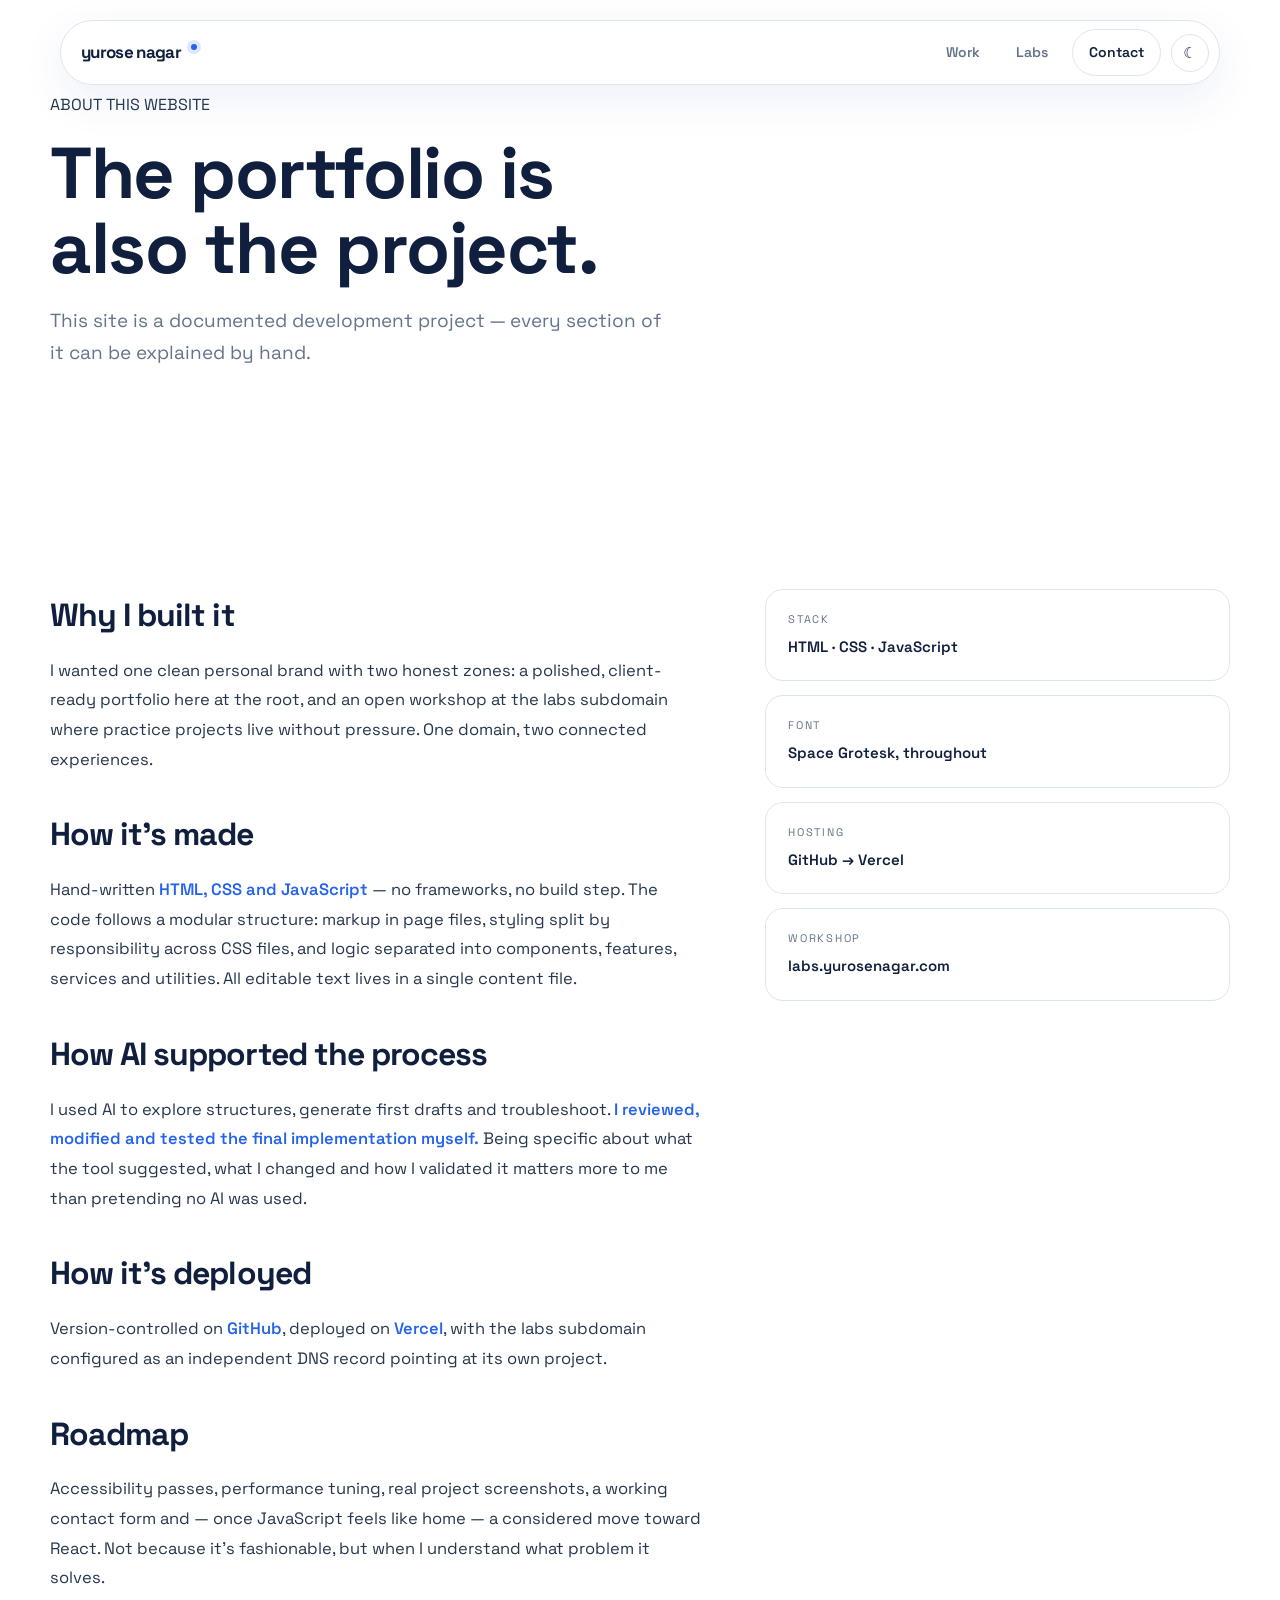
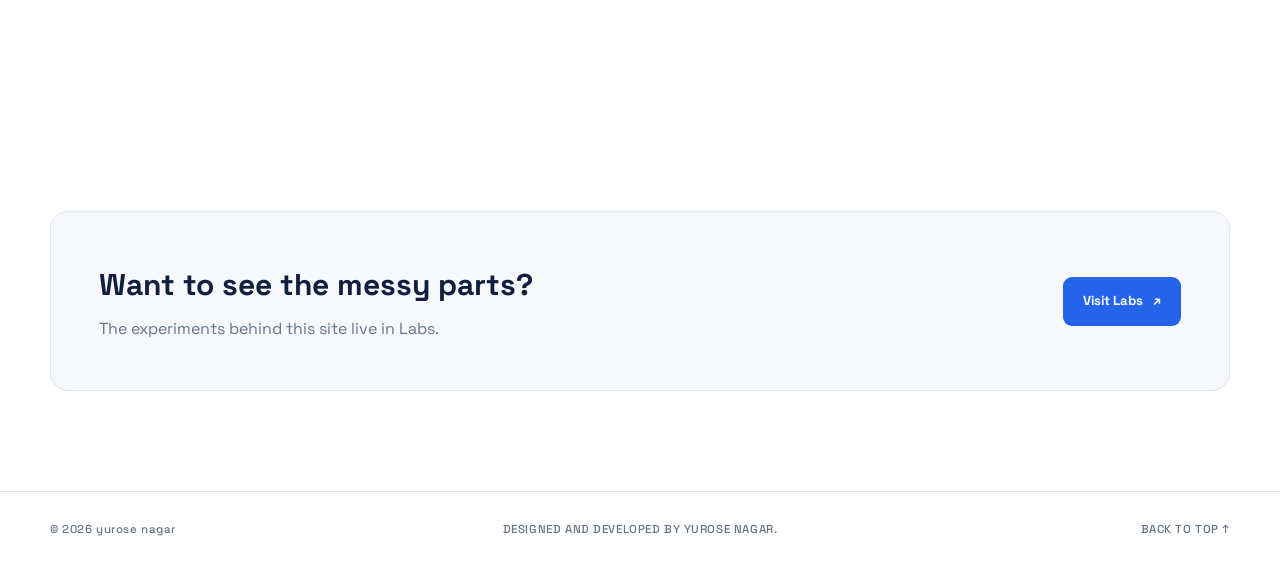
==== about-this-site.html @ 6a2e4008 "Complete site — all pages, assets and labs" ====
<!DOCTYPE html>
<!-- File: about-this-site.html -->
<html lang="en">
<head>
  <meta charset="utf-8">
  <meta name="viewport" content="width=device-width, initial-scale=1">
  <meta name="description" content="About this website — how yurosenagar.com was designed, built and deployed, including how AI supported the process.">
  <meta name="theme-color" content="#ffffff">
  <title>About this website — yurose nagar</title>

  <link rel="icon" href="assets/icons/favicon.svg" type="image/svg+xml">
  <link rel="preconnect" href="https://fonts.googleapis.com">
  <link rel="preconnect" href="https://fonts.gstatic.com" crossorigin>
  <link href="https://fonts.googleapis.com/css2?family=Space+Grotesk:wght@400;500;600;700&display=swap" rel="stylesheet">

  <link rel="stylesheet" href="assets/css/tokens.css">
  <link rel="stylesheet" href="assets/css/base.css">
  <link rel="stylesheet" href="assets/css/layout.css">
  <link rel="stylesheet" href="assets/css/components.css">
  <link rel="stylesheet" href="assets/css/sections/page.css">
  <link rel="stylesheet" href="assets/css/responsive.css">
  <script src="assets/js/features/theme.js"></script>

  <script defer src="assets/js/types/content-types.js"></script>
  <script defer src="assets/js/data/site-content.js"></script>
  <script defer src="assets/js/utils/dom.js"></script>
  <script defer src="assets/js/components/navbar.js"></script>
  <script defer src="assets/js/components/motivation-ticker.js"></script>
  <script defer src="assets/js/components/project-card.js"></script>
  <script defer src="assets/js/components/services.js"></script>
  <script defer src="assets/js/components/journey-timeline.js"></script>
  <script defer src="assets/js/components/journal-list.js"></script>
  <script defer src="assets/js/components/social-links.js"></script>
  <script defer src="assets/js/components/footer.js"></script>
  <script defer src="assets/js/features/navigation.js"></script>
  <script defer src="assets/js/features/reveal.js"></script>
  <script defer src="assets/js/features/placeholders.js"></script>
  <script defer src="assets/js/main.js"></script>
</head>
<body>

<div aria-hidden="true" class="noise"></div>
<div aria-hidden="true" class="orb orb-light-blue"></div>
<div aria-hidden="true" class="orb orb-deep-blue"></div>
<div id="site-navbar"></div>
<main>
<section class="page-hero section-pad">
<div class="shell reveal">
<div class="eyebrow"><span class="status-dot"></span> ABOUT THIS WEBSITE</div>
<h1>The portfolio is<br/>also the project.</h1>
<p class="page-lead">This site is a documented development project — every section of it can be explained by hand.</p>
</div>
</section>

<section class="section-pad">
<div class="shell">
<div class="about-grid">
<div class="about-story">
<div class="prose reveal">
<h2>Why I built it</h2>
<p>I wanted one clean personal brand with two honest zones: a polished, client-ready portfolio here at the root, and an open workshop at the labs subdomain where practice projects live without pressure. One domain, two connected experiences.</p>
</div>
<div class="prose reveal">
<h2>How it’s made</h2>
<p>Hand-written <strong>HTML, CSS and JavaScript</strong> — no frameworks, no build step. The code follows a modular structure: markup in page files, styling split by responsibility across CSS files, and logic separated into components, features, services and utilities. All editable text lives in a single content file.</p>
</div>
<div class="prose reveal">
<h2>How AI supported the process</h2>
<p>I used AI to explore structures, generate first drafts and troubleshoot. <strong>I reviewed, modified and tested the final implementation myself.</strong> Being specific about what the tool suggested, what I changed and how I validated it matters more to me than pretending no AI was used.</p>
</div>
<div class="prose reveal">
<h2>How it’s deployed</h2>
<p>Version-controlled on <strong>GitHub</strong>, deployed on <strong>Vercel</strong>, with the labs subdomain configured as an independent DNS record pointing at its own project.</p>
</div>
<div class="prose reveal">
<h2>Roadmap</h2>
<p>Accessibility passes, performance tuning, real project screenshots, a working contact form and — once JavaScript feels like home — a considered move toward React. Not because it’s fashionable, but when I understand what problem it solves.</p>
</div>
</div>
<div class="about-facts reveal">
<div class="about-fact"><span>STACK</span><strong>HTML · CSS · JavaScript</strong></div>
<div class="about-fact"><span>FONT</span><strong>Space Grotesk, throughout</strong></div>
<div class="about-fact"><span>HOSTING</span><strong>GitHub → Vercel</strong></div>
<div class="about-fact"><span>WORKSHOP</span><strong>labs.yurosenagar.com</strong></div>
</div>
</div>
</div>
</section>

<section class="section-pad">
<div class="shell reveal">
<div class="cta-band">
<div>
<h2>Want to see the messy parts?</h2>
<p>The experiments behind this site live in Labs.</p>
</div>
<a class="button button-primary" href="labs/index.html">Visit Labs <span>↗</span></a>
</div>
</div>
</section>
</main>
<div id="site-footer"></div>

</body>
</html>
---- assets/css/tokens.css ----
/* File: assets/css/tokens.css */

:root {
  /* Clean light-first palette: white page, blue accents, navy headings */
  --blue: #2563eb;
  --blue-dark: #1d4ed8;
  --navy: #0f1f3d;
  --text: #26374d;
  --muted: #64748b;
  --line: #dce4ef;
  --surface: #ffffff;
  --soft: #f6f8fc;
  --page: #ffffff;
  --shadow: 0 24px 70px rgba(30, 64, 175, 0.13);

  /* Availability / status green */
  --green: #22c55e;
  --green-soft: #166534;

  /* Aliases kept for the modular styles */
  --bg: var(--page);
  --panel: var(--surface);
  --panel-2: var(--soft);
  --white: var(--navy);          /* heading colour */
  --accent: var(--blue);
  --blue-soft: var(--blue);
  --blue-deep: #dbeafe;
  --red: var(--blue-dark);
  --red-soft: var(--blue-dark);

  /* One font throughout the whole site */
  --mono: "Space Grotesk", system-ui, sans-serif;
  --sans: "Space Grotesk", system-ui, sans-serif;

  --radius: 18px;
  --shell: min(1180px, calc(100% - 48px));
}

[data-theme="dark"] {
  --navy: #f8fafc;
  --text: #d4deec;
  --muted: #9dacbf;
  --line: #2a3f63;
  --surface: #122344;
  --soft: #0e1c38;
  --page: #0b1730;
  --shadow: 0 24px 70px rgba(0, 0, 0, 0.35);
  --green-soft: #86efac;
  --blue-deep: #16294d;
}
---- assets/css/base.css ----
/* File: assets/css/base.css */

* { box-sizing: border-box; }
html { scroll-behavior: smooth; }
body {
  margin: 0;
  background: var(--page);
  color: var(--text);
  font-family: var(--sans);
  line-height: 1.65;
  overflow-x: hidden;
  transition: background-color 180ms ease, color 180ms ease;
}
a { color: inherit; text-decoration: none; }
button, input, textarea { font: inherit; }
::selection { background: var(--blue); color: #ffffff; }
:focus-visible { outline: 3px solid #93c5fd; outline-offset: 3px; }

/* Legacy backdrop elements from the previous design — retired */
.noise, .orb { display: none; }

.reveal {
  opacity: 0;
  transform: translateY(24px);
  transition: opacity .8s ease, transform .8s cubic-bezier(.2,.8,.2,1);
}
.reveal.visible { opacity: 1; transform: translateY(0); }

@keyframes pulse {
  50% { opacity: .45; transform: scale(.75); }
}
---- assets/css/layout.css ----
/* File: assets/css/layout.css */

.shell { width: var(--shell); margin-inline: auto; }
.section-pad { padding: 100px 0; }

.section-index {
  display: inline-block;
  color: var(--blue);
  font-size: .72rem;
  font-weight: 700;
  letter-spacing: .13em;
  text-transform: uppercase;
}

.section-heading {
  display: grid;
  grid-template-columns: 1.12fr .88fr;
  gap: 60px;
  align-items: end;
  margin-bottom: 52px;
}
.section-heading h2 {
  font-size: clamp(2.45rem, 4.6vw, 4.1rem);
  line-height: 1.07;
  letter-spacing: -.045em;
  color: var(--navy);
  margin: 14px 0 0;
}
.section-heading p {
  color: var(--muted);
  font-size: 1rem;
  max-width: 450px;
  margin: 0 0 6px;
}

.section-heading--compact h2 {
  font-size: clamp(2.2rem, 4vw, 3.6rem);
}
---- assets/css/components.css ----
/* File: assets/css/components.css */

/* Navigation — same structure and links, palette follows the theme */
.site-header {
  position: fixed;
  inset: 20px 0 auto;
  z-index: 30;
  pointer-events: none;
}

.nav-shell {
  width: min(1160px, calc(100% - 32px));
  margin: auto;
  min-height: 64px;
  padding: 8px 10px 8px 20px;
  display: grid;
  grid-template-columns: 1fr auto;
  align-items: center;
  background: color-mix(in srgb, var(--page) 88%, transparent);
  border: 1px solid var(--line);
  box-shadow: 0 14px 45px rgba(30, 64, 175, .08);
  border-radius: 999px;
  backdrop-filter: blur(18px);
  pointer-events: auto;
}
[data-theme="dark"] .nav-shell { box-shadow: 0 14px 45px rgba(0, 0, 0, .35); }

.brand {
  width: max-content;
  font: 700 17px/1 var(--sans);
  letter-spacing: -.04em;
  text-transform: lowercase;
  color: var(--navy);
}

.brand::after {
  content: "";
  display: inline-block;
  width: 6px;
  height: 6px;
  margin-left: 7px;
  border-radius: 50%;
  vertical-align: top;
  background: var(--blue);
  box-shadow: 0 0 0 4px rgba(37, 99, 235, .15);
}

.nav-links { display: flex; gap: 4px; align-items: center; }
.nav-links a {
  color: var(--muted);
  font-size: 14px;
  font-weight: 600;
  padding: 11px 16px;
  border-radius: 999px;
  transition: .25s ease;
}
.nav-links a:hover { color: var(--blue); background: rgba(37, 99, 235, .07); }
.nav-links a.active { color: var(--blue); background: rgba(37, 99, 235, .09); }
.nav-links .nav-cta {
  margin-left: 4px;
  color: var(--navy);
  background: var(--surface);
  border: 1px solid var(--line);
}
.nav-links .nav-cta:hover { background: var(--blue); border-color: var(--blue); color: #ffffff; }
.nav-toggle { display: none; }

/* Theme toggle */
.theme-toggle {
  width: 38px;
  height: 38px;
  margin-left: 6px;
  display: inline-flex;
  align-items: center;
  justify-content: center;
  border: 1px solid var(--line);
  border-radius: 50%;
  background: var(--surface);
  color: var(--navy);
  font-size: 15px;
  line-height: 1;
  cursor: pointer;
  transition: .25s ease;
}
.theme-toggle:hover { border-color: #93c5fd; color: var(--blue); }

/* Buttons */
.button {
  min-height: 49px;
  display: inline-flex;
  align-items: center;
  justify-content: center;
  gap: 10px;
  padding: 0 19px;
  border: 1px solid transparent;
  border-radius: 9px;
  font: 700 .82rem/1 var(--sans);
  transition: .2s ease;
}
.button-primary { background: var(--blue); color: #ffffff; }
.button-primary:hover { background: var(--blue-dark); }
.button-ghost { border-color: var(--line); background: var(--surface); color: var(--navy); }
.button-ghost:hover { border-color: #93c5fd; color: var(--blue); }

/* Motivation ticker */
.motivation-ticker {
  position: relative;
  overflow: hidden;
  border-block: 1px solid var(--line);
  background: var(--soft);
}
.motivation-ticker::before,
.motivation-ticker::after {
  content: "";
  position: absolute;
  z-index: 2;
  top: 0;
  bottom: 0;
  width: min(10vw, 120px);
  pointer-events: none;
}
.motivation-ticker::before { left: 0; background: linear-gradient(90deg, var(--soft), transparent); }
.motivation-ticker::after { right: 0; background: linear-gradient(270deg, var(--soft), transparent); }
.ticker-track {
  display: flex;
  width: max-content;
  animation: ticker-scroll 34s linear infinite;
}
.ticker-group { display: flex; align-items: center; flex-shrink: 0; }
.ticker-item {
  display: inline-flex;
  align-items: center;
  gap: 13px;
  padding: 20px 34px;
  color: var(--muted);
  font-size: 12px;
  font-weight: 600;
  letter-spacing: .13em;
  white-space: nowrap;
}
.ticker-dot { width: 7px; height: 7px; border-radius: 50%; background: var(--blue); }
.ticker-dot-2 { background: var(--green); }
.ticker-dot-3 { background: var(--blue-dark); }
@keyframes ticker-scroll { to { transform: translateX(-50%); } }

/* Project cards */
.projects-grid { display: grid; gap: 20px; max-width: 1160px; margin-inline: auto; }
.project-card {
  border: 1px solid var(--line);
  background: var(--surface);
  border-radius: var(--radius);
  overflow: hidden;
  transition: transform .3s ease, border-color .3s ease, box-shadow .3s ease;
}
.project-card:hover { transform: translateY(-4px); border-color: #93c5fd; box-shadow: var(--shadow); }
.project-visual { min-height: 420px; position: relative; overflow: hidden; border-bottom: 1px solid var(--line); }
.project-meta { padding: 28px 30px; display: grid; grid-template-columns: .9fr 1.1fr; column-gap: 44px; align-items: start; }
.project-meta span {
  color: var(--blue);
  font-size: .69rem;
  font-weight: 700;
  text-transform: uppercase;
  letter-spacing: .08em;
}
.project-meta h3 { margin: 9px 0 0; font-size: 1.55rem; letter-spacing: -.035em; color: var(--navy); line-height: 1.12; }
.project-meta p { margin: 0; color: var(--muted); max-width: 650px; font-size: .95rem; }
.project-meta ul { grid-column: 1 / -1; display: flex; gap: 7px; list-style: none; padding: 20px 0 0; margin: 21px 0 0; border-top: 1px solid var(--line); flex-wrap: wrap; }
.project-meta li {
  padding: 6px 10px;
  border: 1px solid var(--line);
  border-radius: 6px;
  background: var(--soft);
  color: var(--text);
  font-size: .68rem;
  font-weight: 600;
}

/* Project card additions: role and link */
.project-role { margin: 16px 0 0; font-size: .84rem; color: var(--text); letter-spacing: 0; }
.project-role span { display: block; font-size: .62rem; font-weight: 700; letter-spacing: .12em; color: var(--muted); margin-bottom: 4px; text-transform: uppercase; }
.project-link { display: inline-flex; align-items: center; gap: 8px; margin-top: 16px; font-size: .78rem; font-weight: 700; color: var(--navy); }
.project-link:hover { color: var(--blue); }
.project-link span { font-size: inherit; color: inherit; letter-spacing: 0; text-transform: none; }

/* Footer */
footer { border-top: 1px solid var(--line); background: var(--page); padding: 28px 0 36px; }
.footer-inner { display: grid; grid-template-columns: 1fr 2fr 1fr; align-items: center; font-size: .72rem; font-weight: 500; color: var(--muted); letter-spacing: .05em; }
.footer-inner span:nth-child(2) { text-align: center; }
.footer-inner a { text-align: right; }
.footer-inner a:hover { color: var(--blue); }
---- assets/css/sections/page.css ----
/* File: assets/css/sections/page.css */

/* Interior page header + about page + shared CTA band */

.page-hero {
  padding-top: clamp(52px, 8vw, 92px);
}

.page-hero .eyebrow { margin-bottom: 18px; }

.page-hero h1 {
  font-size: clamp(38px, 6vw, 72px);
  line-height: 1.04;
  letter-spacing: -0.02em;
  margin: 0 0 18px;
  color: var(--white);
}

.page-hero .page-lead {
  max-width: 620px;
  font-size: clamp(16px, 1.6vw, 19px);
  line-height: 1.7;
  color: var(--muted);
}

/* About page */
.about-grid {
  display: grid;
  grid-template-columns: 1.4fr 1fr;
  gap: clamp(32px, 5vw, 72px);
  align-items: start;
}

.about-story p {
  font-size: 17px;
  line-height: 1.8;
  color: var(--text);
  margin: 0 0 20px;
}

.about-story p strong { color: var(--blue); font-weight: 600; }

.about-facts {
  display: grid;
  gap: 14px;
  position: sticky;
  top: 110px;
}

.about-fact {
  background: var(--panel);
  border: 1px solid var(--line);
  border-radius: var(--radius);
  padding: 20px 22px;
}

.about-fact span {
  display: block;
  font-size: 11px;
  letter-spacing: .16em;
  color: var(--muted);
  margin-bottom: 6px;
}

.about-fact strong { color: var(--white); font-size: 15px; font-weight: 600; }

.skills-grid {
  display: grid;
  grid-template-columns: repeat(3, 1fr);
  gap: 14px;
}

.skills-grid > div {
  background: var(--panel);
  border: 1px solid var(--line);
  border-radius: var(--radius);
  padding: 22px;
}

.skills-grid h3 { margin: 0 0 12px; color: var(--navy); font-size: 1.05rem; }

.skills-grid ul { list-style: none; margin: 0; padding: 0; display: flex; flex-wrap: wrap; gap: 8px; }

.skills-grid li {
  font-size: .68rem;
  font-weight: 600;
  color: var(--text);
  background: var(--soft);
  border: 1px solid var(--line);
  border-radius: 6px;
  padding: 6px 10px;
}

/* Shared call-to-action band (home + interior pages) */
.cta-band {
  background: var(--soft);
  border: 1px solid var(--line);
  border-radius: var(--radius);
  padding: clamp(28px, 4vw, 48px);
  display: flex;
  flex-wrap: wrap;
  align-items: center;
  justify-content: space-between;
  gap: 20px;
}

.cta-band h2 { margin: 0 0 6px; font-size: clamp(22px, 2.6vw, 30px); color: var(--white); }

.cta-band p { margin: 0; color: var(--muted); }

/* Section footer link, e.g. "View all projects" */
.section-more { margin-top: 34px; }

@media (max-width: 860px) {
  .about-grid { grid-template-columns: 1fr; }
  .about-facts { position: static; }
  .skills-grid { grid-template-columns: 1fr; }
}

/* Journey timeline (homepage + journey page) */
.timeline { display: grid; gap: 0; max-width: 720px; }
.timeline-row {
  display: grid;
  grid-template-columns: 64px 20px 1fr;
  gap: 18px;
  align-items: baseline;
  padding: 18px 0;
  border-bottom: 1px solid var(--line);
}
.timeline-row:last-child { border-bottom: 0; }
.timeline-year {
  font-size: 12px;
  font-weight: 700;
  letter-spacing: .12em;
  color: var(--muted);
}
.timeline-dot {
  width: 9px;
  height: 9px;
  border-radius: 50%;
  background: var(--blue);
  box-shadow: 0 0 0 4px rgba(37, 99, 235, .12);
  justify-self: center;
  transform: translateY(-1px);
}
.timeline-row p { margin: 0; color: var(--text); font-size: 16px; }
.timeline-next .timeline-year { color: var(--blue); }
.timeline-next .timeline-dot { background: var(--green); box-shadow: 0 0 0 4px rgba(34, 197, 94, .15); animation: pulse 2s ease-in-out infinite; }
.timeline-next p { color: var(--blue); font-weight: 600; }

/* Featured lab band (homepage) */
.lab-feature {
  display: grid;
  grid-template-columns: 1.4fr 1fr;
  gap: clamp(24px, 4vw, 60px);
  align-items: center;
  background:
    linear-gradient(135deg, rgba(225, 6, 0, .06), transparent 50%),
    var(--panel);
  border: 1px solid rgba(255, 114, 109, .22);
  border-radius: var(--radius);
  padding: clamp(28px, 4vw, 48px);
}
.lab-kicker {
  display: inline-flex;
  align-items: center;
  gap: 10px;
  font-size: 11px;
  font-weight: 700;
  letter-spacing: .16em;
  color: var(--red-soft);
}
.status-dot--red { background: var(--red); box-shadow: 0 0 14px rgba(225, 6, 0, .72); }
.lab-feature h2 { margin: 14px 0 10px; font-size: clamp(24px, 2.8vw, 34px); color: var(--white); letter-spacing: -.03em; }
.lab-feature p { margin: 0; color: var(--muted); max-width: 520px; }
.lab-feature-actions { display: flex; flex-wrap: wrap; gap: 12px; justify-content: flex-end; }

/* About preview (homepage) */
.about-preview { max-width: 720px; }
.about-preview p { font-size: 17px; line-height: 1.8; color: var(--text); margin: 0 0 26px; }

/* Prose sections (about-this-site) */
.prose { max-width: 720px; }
.prose h2 { font-size: clamp(24px, 2.6vw, 32px); letter-spacing: -.03em; color: var(--white); margin: 0 0 14px; }
.prose p { font-size: 16.5px; line-height: 1.8; color: var(--text); margin: 0 0 18px; }
.prose p strong { color: var(--blue); font-weight: 600; }
.prose + .prose { margin-top: 34px; }

@media (max-width: 860px) {
  .lab-feature { grid-template-columns: 1fr; }
  .lab-feature-actions { justify-content: flex-start; }
}

/* Services cards (Work page) reuse the skills-grid layout with text bodies */
.skills-grid p { margin: 0; color: var(--muted); font-size: 15px; line-height: 1.7; }
---- assets/css/responsive.css ----
/* File: assets/css/responsive.css */

@media (min-width: 761px) and (max-width: 1100px) {
  .hero-grid {
    grid-template-columns: minmax(0, 1fr) minmax(220px, .55fr);
    gap: 30px;
  }
}

@media (max-width: 760px) {
  .hero-grid { grid-template-columns: 1fr; gap: 44px; }
  .section-heading { grid-template-columns: 1fr; gap: 26px; }
  .play-grid { grid-template-columns: repeat(2, 1fr); }
  .play-card.tall { grid-row: span 1; }
  .portrait-art { min-height: 330px; }
}

@media (max-width: 760px) {
  :root { --shell: min(100% - 28px, 1240px); --radius: 20px; }
  .section-pad { padding: 60px 0; }
  .nav-shell { grid-template-columns: 1fr auto; padding: 8px 10px 8px 18px; }
  .brand { font-size: 16px; }
  .nav-toggle { display: grid; place-content: center; width: 42px; height: 42px; border: 1px solid var(--line); border-radius: 50%; background: var(--surface); cursor: pointer; }
  .nav-toggle span { display: block; width: 17px; height: 1px; background: var(--text); margin: 2px; transition: .25s ease; }
  .nav-toggle[aria-expanded="true"] span:first-child { transform: translateY(2.5px) rotate(45deg); }
  .nav-toggle[aria-expanded="true"] span:last-child { transform: translateY(-2.5px) rotate(-45deg); }
  .nav-links { position: absolute; top: 70px; left: 16px; right: 16px; display: none; flex-direction: column; align-items: stretch; padding: 10px; border: 1px solid var(--line); border-radius: 22px; background: var(--page); box-shadow: var(--shadow); }
  .nav-links.open { display: flex; }
  .nav-links a { text-align: center; padding: 15px; font-size: 15px; }
  .nav-links .nav-cta { margin-left: 0; }
  .hero { padding-top: 122px; padding-bottom: 60px; min-height: auto; }
  .hero-title-primary { font-size: clamp(44px, 13vw, 72px); }
  .hero-title-secondary { font-size: clamp(39px, 11.8vw, 64px); }
  .hero-note { margin-top: 40px; }
  .ticker-item { padding: 18px 24px; font-size: 11px; }
  .project-visual { min-height: 390px; }
  .project-meta { grid-template-columns: 1fr; gap: 22px; padding: 24px; }
  .project-meta ul { margin-top: 8px; }
  .phone-a { left: 7%; transform: rotate(-5deg) scale(.78); }
  .japan-mark { right: 2%; font-size: 62px; }
  .ktm-window { width: 78%; right: -8%; top: 14%; }
  .ktm-title strong { font-size: 50px; }
  .play-grid { grid-template-columns: 1fr; }
  .play-card.wide { grid-column: auto; }
  .values-grid { grid-template-columns: 1fr; }
  .values-grid div, .values-grid div:not(:first-child) { border-right: 0; border-bottom: 1px solid rgba(10,13,16,.2); padding: 26px 0; min-height: 0; }
  .journal-row { grid-template-columns: 38px 1fr 24px; gap: 12px; }
  .journal-row i { display: none; }
  .journal-row strong { font-size: 17px; }
  .contact-inner { padding: 32px 24px; min-height: 540px; }
  .contact-email { font-size: clamp(17px, 5.4vw, 24px); }
  .footer-inner { grid-template-columns: 1fr auto; gap: 16px; }
  .footer-inner span:nth-child(2) { display: none; }

  /* Theme toggle inside the mobile dropdown menu */
  .theme-toggle { width: 100%; height: 46px; margin: 4px 0 0; border-radius: 999px; }

  /* Interior pages */
  .page-hero { padding-top: 128px; }
  .about-story p { font-size: 16px; }

  /* Timeline */
  .timeline-row { grid-template-columns: 46px 16px 1fr; gap: 12px; padding: 15px 0; }
  .timeline-row p { font-size: 15px; }

  /* CTA band stacks */
  .cta-band { flex-direction: column; align-items: flex-start; }
  .cta-band .button { width: 100%; }

  /* Services / skills cards */
  .skills-grid { grid-template-columns: 1fr; gap: 12px; }
}

@media (prefers-reduced-motion: reduce) {
  html { scroll-behavior: auto; }
  *, *::before, *::after {
    animation-duration: .01ms !important;
    animation-iteration-count: 1 !important;
    transition-duration: .01ms !important;
  }
  .ticker-track { transform: translateX(0); }
}
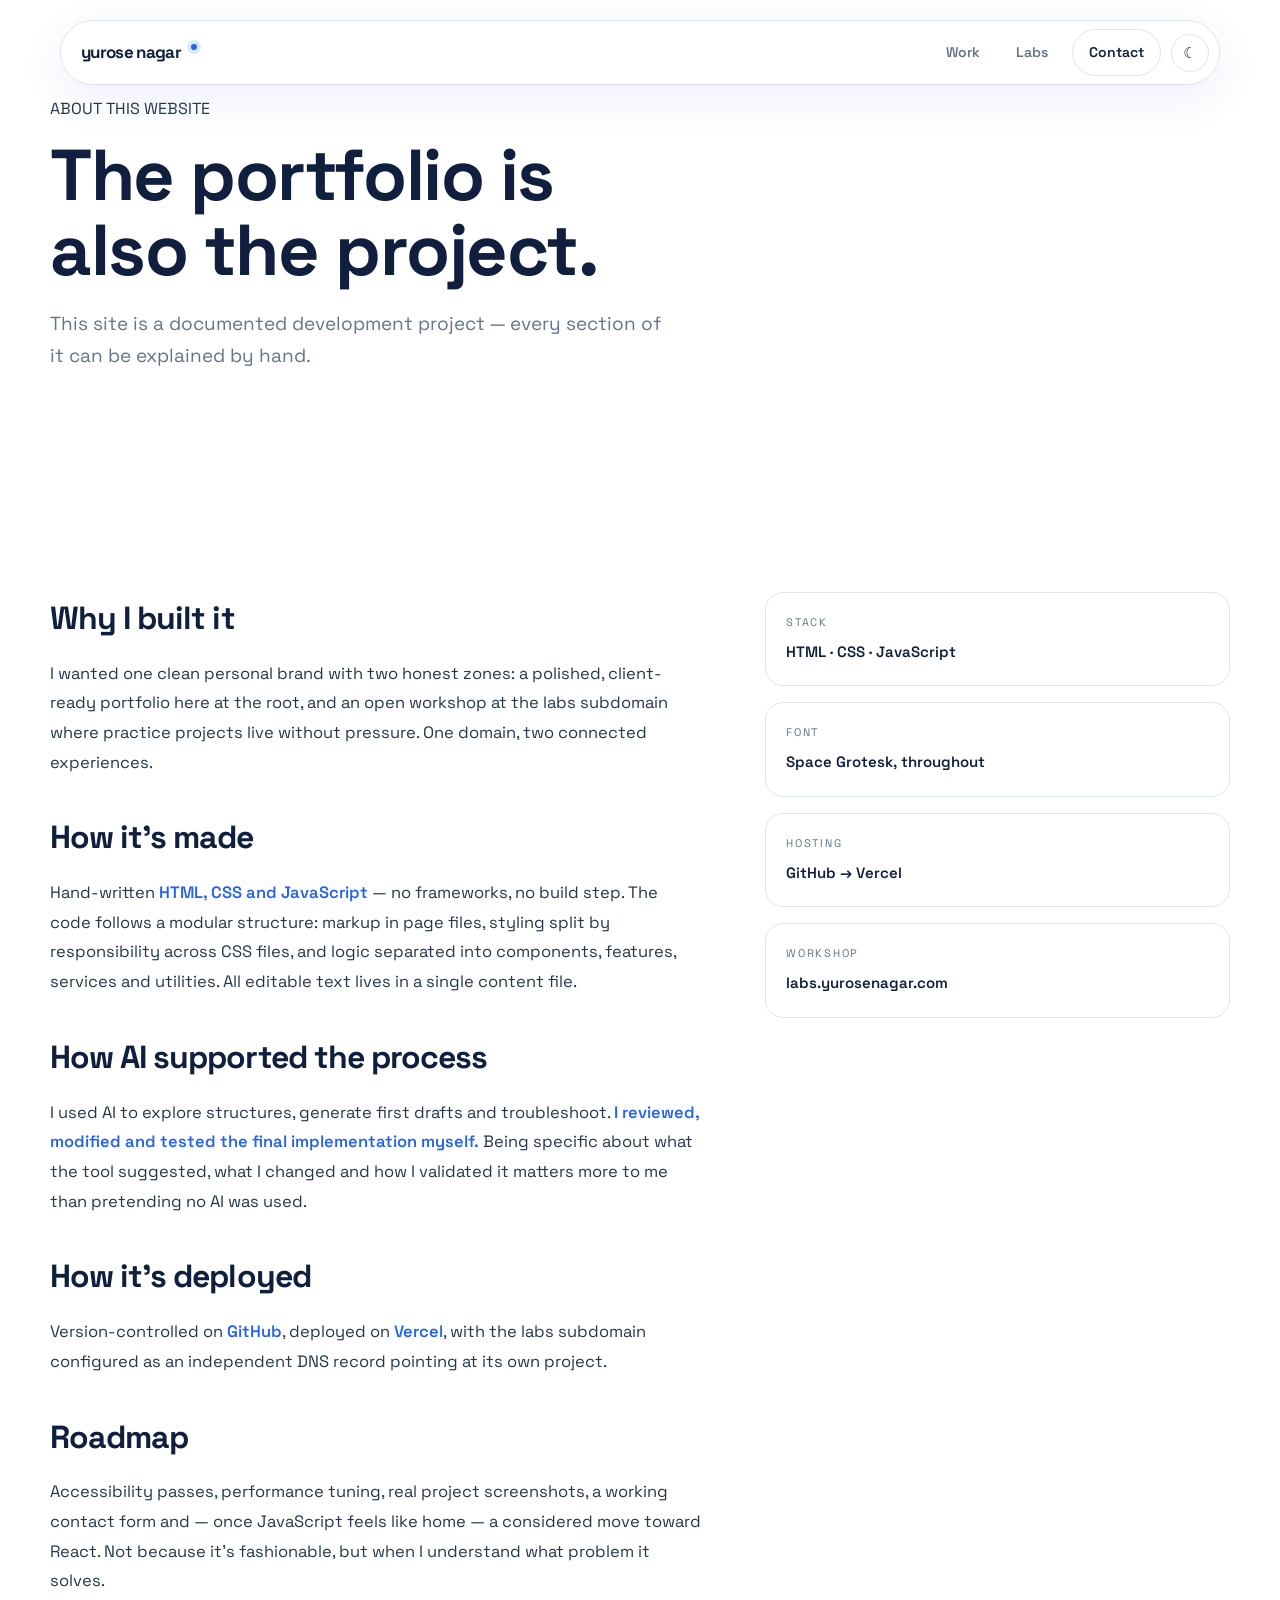
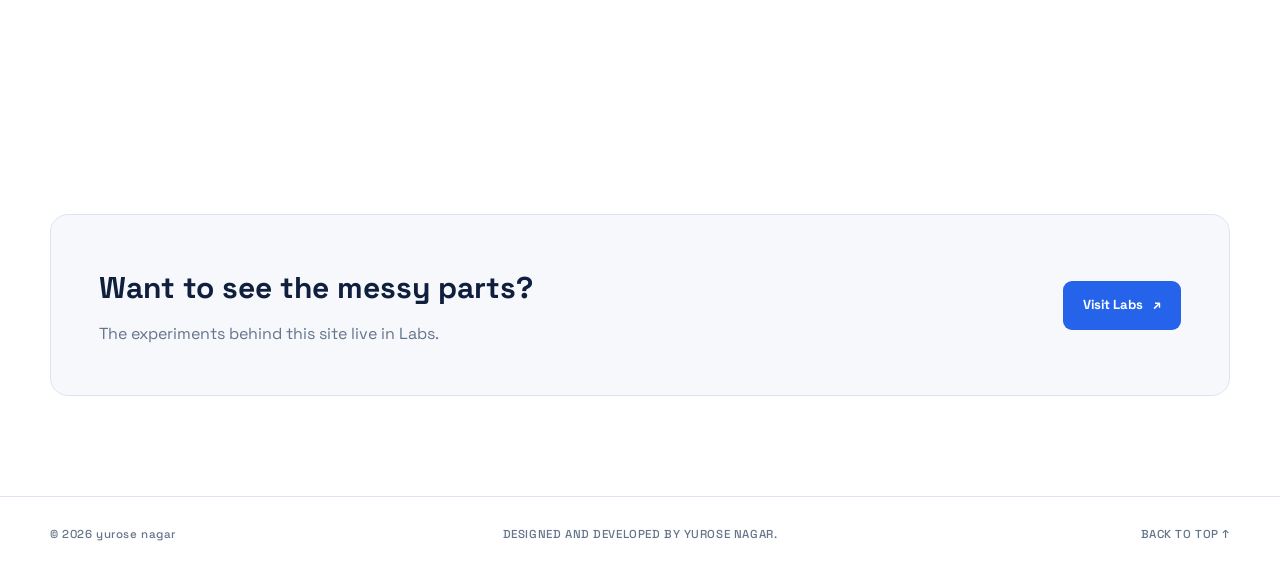
==== commit 247a0eea: "Fold responsive.css back into its owning component/section files Media queries had drifted back into" ====
--- a/about-this-site.html
+++ b/about-this-site.html
@@ -18,7 +18,6 @@
   <link rel="stylesheet" href="assets/css/layout.css">
   <link rel="stylesheet" href="assets/css/components.css">
   <link rel="stylesheet" href="assets/css/sections/page.css">
-  <link rel="stylesheet" href="assets/css/responsive.css">
   <script src="assets/js/features/theme.js"></script>
 
   <script defer src="assets/js/types/content-types.js"></script>
--- a/assets/css/tokens.css
+++ b/assets/css/tokens.css
@@ -34,6 +34,16 @@
 
   --radius: 18px;
   --shell: min(1180px, calc(100% - 48px));
+
+  --space-1: 4px;
+  --space-2: 8px;
+  --space-3: 12px;
+  --space-4: 16px;
+  --space-5: 20px;
+  --space-6: 24px;
+  --space-7: 32px;
+  --space-8: 48px;
+  --space-9: 64px;
 }
 
 [data-theme="dark"] {
@@ -48,3 +58,7 @@
   --green-soft: #86efac;
   --blue-deep: #16294d;
 }
+
+@media (max-width: 760px) {
+  :root { --shell: min(100% - 28px, 1240px); --radius: 20px; }
+}
--- a/assets/css/base.css
+++ b/assets/css/base.css
@@ -29,3 +29,12 @@
 @keyframes pulse {
   50% { opacity: .45; transform: scale(.75); }
 }
+
+@media (prefers-reduced-motion: reduce) {
+  html { scroll-behavior: auto; }
+  *, *::before, *::after {
+    animation-duration: .01ms !important;
+    animation-iteration-count: 1 !important;
+    transition-duration: .01ms !important;
+  }
+}
--- a/assets/css/layout.css
+++ b/assets/css/layout.css
@@ -2,6 +2,10 @@
 
 .shell { width: var(--shell); margin-inline: auto; }
 .section-pad { padding: 100px 0; }
+
+@media (max-width: 760px) {
+  .section-pad { padding: 60px 0; }
+}
 
 .section-index {
   display: inline-block;
@@ -36,3 +40,7 @@
 .section-heading--compact h2 {
   font-size: clamp(2.2rem, 4vw, 3.6rem);
 }
+
+@media (max-width: 760px) {
+  .section-heading { grid-template-columns: 1fr; gap: 26px; }
+}
--- a/assets/css/components.css
+++ b/assets/css/components.css
@@ -84,6 +84,22 @@
 }
 .theme-toggle:hover { border-color: #93c5fd; color: var(--blue); }
 
+@media (max-width: 760px) {
+  .nav-shell { grid-template-columns: 1fr auto; padding: 8px 10px 8px 18px; }
+  .brand { font-size: 16px; }
+  .nav-toggle { display: grid; place-content: center; width: 42px; height: 42px; border: 1px solid var(--line); border-radius: 50%; background: var(--surface); cursor: pointer; }
+  .nav-toggle span { display: block; width: 17px; height: 1px; background: var(--text); margin: 2px; transition: .25s ease; }
+  .nav-toggle[aria-expanded="true"] span:first-child { transform: translateY(2.5px) rotate(45deg); }
+  .nav-toggle[aria-expanded="true"] span:last-child { transform: translateY(-2.5px) rotate(-45deg); }
+  .nav-links { position: absolute; top: 70px; left: 16px; right: 16px; display: none; flex-direction: column; align-items: stretch; padding: 10px; border: 1px solid var(--line); border-radius: 22px; background: var(--page); box-shadow: var(--shadow); }
+  .nav-links.open { display: flex; }
+  .nav-links a { text-align: center; padding: 15px; font-size: 15px; }
+  .nav-links .nav-cta { margin-left: 0; }
+
+  /* Theme toggle inside the mobile dropdown menu */
+  .theme-toggle { width: 100%; height: 46px; margin: 4px 0 0; border-radius: 999px; }
+}
+
 /* Buttons */
 .button {
   min-height: 49px;
@@ -143,6 +159,14 @@
 .ticker-dot-3 { background: var(--blue-dark); }
 @keyframes ticker-scroll { to { transform: translateX(-50%); } }
 
+@media (max-width: 760px) {
+  .ticker-item { padding: 18px 24px; font-size: 11px; }
+}
+
+@media (prefers-reduced-motion: reduce) {
+  .ticker-track { transform: translateX(0); }
+}
+
 /* Project cards */
 .projects-grid { display: grid; gap: 20px; max-width: 1160px; margin-inline: auto; }
 .project-card {
@@ -175,6 +199,12 @@
   font-weight: 600;
 }
 
+@media (max-width: 760px) {
+  .project-visual { min-height: 390px; }
+  .project-meta { grid-template-columns: 1fr; gap: 22px; padding: 24px; }
+  .project-meta ul { margin-top: 8px; }
+}
+
 /* Project card additions: role and link */
 .project-role { margin: 16px 0 0; font-size: .84rem; color: var(--text); letter-spacing: 0; }
 .project-role span { display: block; font-size: .62rem; font-weight: 700; letter-spacing: .12em; color: var(--muted); margin-bottom: 4px; text-transform: uppercase; }
@@ -188,3 +218,8 @@
 .footer-inner span:nth-child(2) { text-align: center; }
 .footer-inner a { text-align: right; }
 .footer-inner a:hover { color: var(--blue); }
+
+@media (max-width: 760px) {
+  .footer-inner { grid-template-columns: 1fr auto; gap: 16px; }
+  .footer-inner span:nth-child(2) { display: none; }
+}
--- a/assets/css/sections/page.css
+++ b/assets/css/sections/page.css
@@ -3,16 +3,16 @@
 /* Interior page header + about page + shared CTA band */
 
 .page-hero {
-  padding-top: clamp(52px, 8vw, 92px);
-}
-
-.page-hero .eyebrow { margin-bottom: 18px; }
+  padding-top: clamp(var(--space-8), 8vw, 96px);
+}
+
+.page-hero .eyebrow { margin-bottom: var(--space-4); }
 
 .page-hero h1 {
   font-size: clamp(38px, 6vw, 72px);
   line-height: 1.04;
   letter-spacing: -0.02em;
-  margin: 0 0 18px;
+  margin: 0 0 var(--space-5);
   color: var(--white);
 }
 
@@ -23,11 +23,17 @@
   color: var(--muted);
 }
 
+.page-hero.about-hero { padding-top: var(--space-9); }
+
+@media (max-width: 760px) {
+  .page-hero { padding-top: 128px; }
+}
+
 /* About page */
 .about-grid {
   display: grid;
   grid-template-columns: 1.4fr 1fr;
-  gap: clamp(32px, 5vw, 72px);
+  gap: clamp(var(--space-7), 5vw, var(--space-9));
   align-items: start;
 }
 
@@ -35,14 +41,18 @@
   font-size: 17px;
   line-height: 1.8;
   color: var(--text);
-  margin: 0 0 20px;
+  margin: 0 0 var(--space-5);
 }
 
 .about-story p strong { color: var(--blue); font-weight: 600; }
 
+@media (max-width: 760px) {
+  .about-story p { font-size: 16px; }
+}
+
 .about-facts {
   display: grid;
-  gap: 14px;
+  gap: var(--space-4);
   position: sticky;
   top: 110px;
 }
@@ -51,7 +61,7 @@
   background: var(--panel);
   border: 1px solid var(--line);
   border-radius: var(--radius);
-  padding: 20px 22px;
+  padding: var(--space-5);
 }
 
 .about-fact span {
@@ -59,7 +69,7 @@
   font-size: 11px;
   letter-spacing: .16em;
   color: var(--muted);
-  margin-bottom: 6px;
+  margin-bottom: var(--space-2);
 }
 
 .about-fact strong { color: var(--white); font-size: 15px; font-weight: 600; }
@@ -67,19 +77,19 @@
 .skills-grid {
   display: grid;
   grid-template-columns: repeat(3, 1fr);
-  gap: 14px;
+  gap: var(--space-4);
 }
 
 .skills-grid > div {
   background: var(--panel);
   border: 1px solid var(--line);
   border-radius: var(--radius);
-  padding: 22px;
-}
-
-.skills-grid h3 { margin: 0 0 12px; color: var(--navy); font-size: 1.05rem; }
-
-.skills-grid ul { list-style: none; margin: 0; padding: 0; display: flex; flex-wrap: wrap; gap: 8px; }
+  padding: var(--space-5);
+}
+
+.skills-grid h3 { margin: 0 0 var(--space-3); color: var(--navy); font-size: 1.05rem; }
+
+.skills-grid ul { list-style: none; margin: 0; padding: 0; display: flex; flex-wrap: wrap; gap: var(--space-2); }
 
 .skills-grid li {
   font-size: .68rem;
@@ -88,7 +98,11 @@
   background: var(--soft);
   border: 1px solid var(--line);
   border-radius: 6px;
-  padding: 6px 10px;
+  padding: var(--space-2) var(--space-3);
+}
+
+@media (max-width: 760px) {
+  .skills-grid { grid-template-columns: 1fr; gap: 12px; }
 }
 
 /* Shared call-to-action band (home + interior pages) */
@@ -96,20 +110,25 @@
   background: var(--soft);
   border: 1px solid var(--line);
   border-radius: var(--radius);
-  padding: clamp(28px, 4vw, 48px);
+  padding: clamp(var(--space-7), 4vw, var(--space-8));
   display: flex;
   flex-wrap: wrap;
   align-items: center;
   justify-content: space-between;
-  gap: 20px;
-}
-
-.cta-band h2 { margin: 0 0 6px; font-size: clamp(22px, 2.6vw, 30px); color: var(--white); }
+  gap: var(--space-5);
+}
+
+.cta-band h2 { margin: 0 0 var(--space-2); font-size: clamp(22px, 2.6vw, 30px); color: var(--white); }
 
 .cta-band p { margin: 0; color: var(--muted); }
 
+@media (max-width: 760px) {
+  .cta-band { flex-direction: column; align-items: flex-start; }
+  .cta-band .button { width: 100%; }
+}
+
 /* Section footer link, e.g. "View all projects" */
-.section-more { margin-top: 34px; }
+.section-more { margin-top: var(--space-7); }
 
 @media (max-width: 860px) {
   .about-grid { grid-template-columns: 1fr; }
@@ -148,6 +167,11 @@
 .timeline-next .timeline-dot { background: var(--green); box-shadow: 0 0 0 4px rgba(34, 197, 94, .15); animation: pulse 2s ease-in-out infinite; }
 .timeline-next p { color: var(--blue); font-weight: 600; }
 
+@media (max-width: 760px) {
+  .timeline-row { grid-template-columns: 46px 16px 1fr; gap: 12px; padding: 15px 0; }
+  .timeline-row p { font-size: 15px; }
+}
+
 /* Featured lab band (homepage) */
 .lab-feature {
   display: grid;
